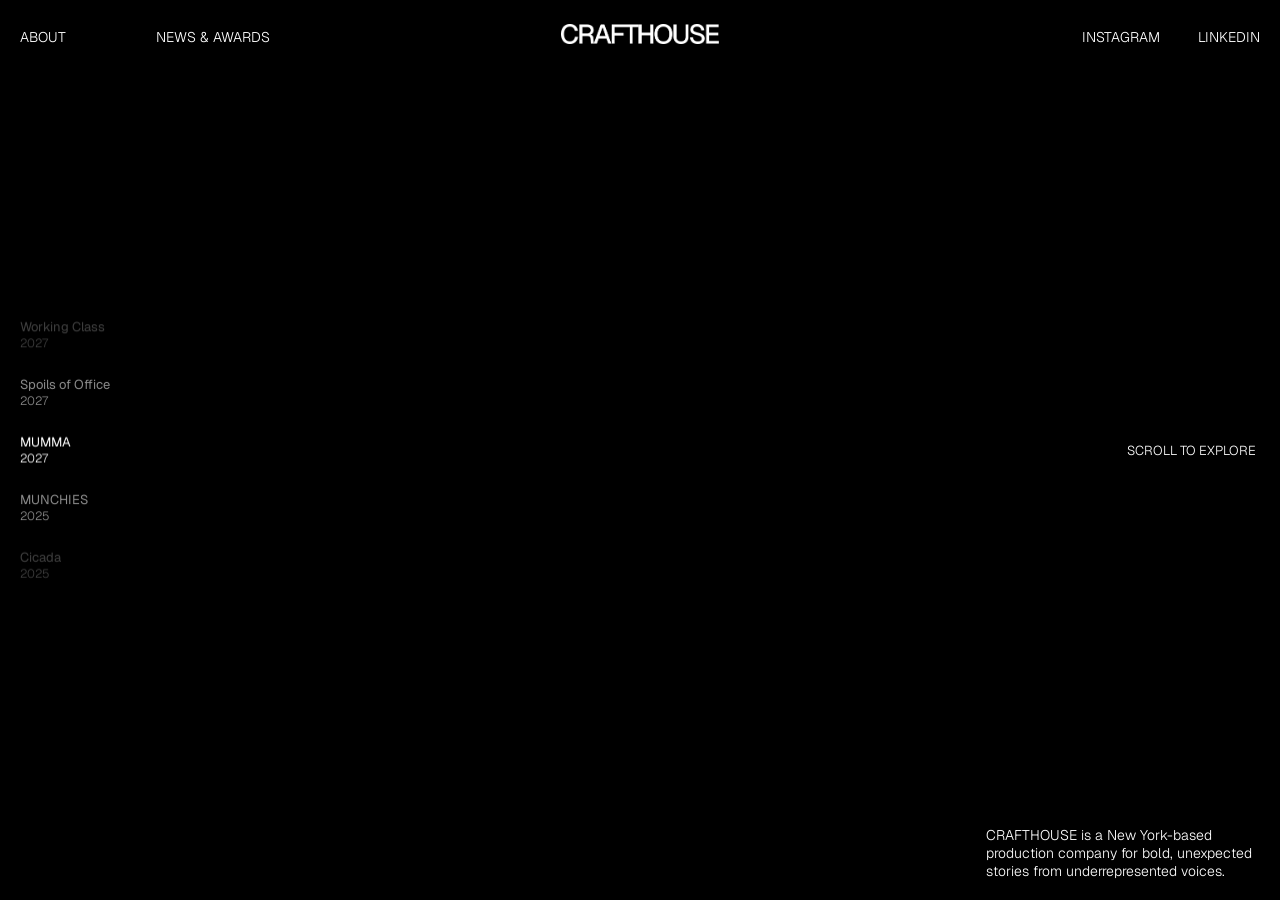
==== index.html @ f4ab5ff7 "Initial commit" ====
<!doctype html>
<html lang="en">
<head>
  <meta charset="utf-8">
  <meta name="viewport" content="width=device-width, initial-scale=1">
  <title>CRAFTHOUSE</title>
  <meta name="description" content="CRAFTHOUSE is a New York-based production company for bold, unexpected stories from underrepresented voices.">
  <link rel="icon" type="image/x-icon" href="media/favicon.png">
  <link rel="preconnect" href="https://fonts.googleapis.com">
  <link rel="preconnect" href="https://fonts.gstatic.com" crossorigin>
   <link href="https://fonts.googleapis.com/css2?family=Geist:ital,wght@0,100..900;1,100..900&display=swap" rel="stylesheet">
  <link rel="stylesheet" href="styles.css">
</head>
<body>

  <div class="stage" aria-hidden="false">

    <a class="bg" href="projects/mumma.html" tabindex="-1" aria-label="MUMMA">
     <video src="media/mumma-trailer.mp4" 
poster="media/mumma.png" muted loop playsinline preload="metadata"></video>
    </a>

     <a class="bg" href="projects/munchies.html" tabindex="-1" aria-label="MUNCHIES">
      <video src="media/munchies-trailer.mp4" style="transform: scale(1.2);" poster="media/munchies.png" muted loop playsinline preload="metadata"></video>
    </a>

    <a class="bg" href="projects/cicada.html" tabindex="-1" aria-label="Cicada">
      <video src="media/cicada-trailer.mp4" poster="media/cicada.png" muted loop playsinline preload="metadata"></video>
    </a>

    <a class="bg" href="projects/bossanova.html" tabindex="-1" aria-label="Bossanova">
       <video src="media/bossanova-trailer.mp4" style="transform: scale(1.2);" poster="media/bossanova.png" muted loop playsinline preload="metadata"></video>
    </a>

    <a class="bg" href="projects/working-class.html" tabindex="-1" aria-label="Working class">
      <img src="media/workingclass.png" alt="">
    </a>

    <a class="bg bg--placeholder" href="projects/spoils-of-office.html" tabindex="-1" aria-label="Spoils of Office"></a>

    <div class="scrim"></div>
  </div>

  <header class="header">
    <nav class="nav nav--left" aria-label="Primary">
      <a href="about.html">About</a>
      <a href="news.html">News &amp; Awards</a>
    </nav>

    <a href="index.html" class="logo-link">
            <img src="logo.png" style="height: 28px; padding: 4px;" alt="Crafthouse">
        </a>

    <nav class="nav nav--right" aria-label="Social">
      <a href="https://www.instagram.com/crafthousepictures" target="_blank" rel="noopener">Instagram</a>
      <a href="https://www.linkedin.com/company/crafthousepictures" target="_blank" rel="noopener">LinkedIn</a>
    </nav>
  </header>

  <main>
    <ul class="projects" aria-label="Projects">
        <li class="project"><a href="projects/mumma.html"><span class="project__title">MUMMA</span><span class="project__year">2027</span></a></li>
      <li class="project"><a href="projects/munchies.html"><span class="project__title">MUNCHIES</span><span class="project__year">2025</span></a></li>
            <li class="project"><a href="projects/cicada.html"><span class="project__title">Cicada</span><span class="project__year">2025</span></a></li>
      <li class="project"><a href="projects/bossanova.html"><span class="project__title">Bossanova</span><span class="project__year">2027</span></a></li>
      <li class="project"><a href="projects/working-class.html"><span class="project__title">Working Class</span><span class="project__year">2027</span></a></li>
      <li class="project"><a href="projects/spoils-of-office.html"><span class="project__title">Spoils of Office</span><span class="project__year">2027</span></a></li>
    </ul>

    <p class="scroll-hint">Scroll to explore</p>

    <p class="tagline">CRAFTHOUSE is a New York-based production company for bold, unexpected stories from underrepresented voices.</p>
  </main>

  <script src="script.js"></script>
</body>
</html>
---- styles.css ----
/* ---------- Tokens ---------- */
:root {
  --ink: #fff;
  --pad: 20px;
  --pitch: 3.6rem;                       /* vertical distance between list items */
  --ease: cubic-bezier(0.65, 0, 0.35, 1);
  --ease-out: cubic-bezier(0.22, 1, 0.36, 1);
  --dur: .5s;                             /* background crossfade */
  --dur-list: 0.5s;                      /* list movement */
  --font: "Geist", sans-serif;
  
}

*, *::before, *::after { box-sizing: border-box; }

html, body {
  margin: 0;
  height: 100%;
  background: #000;
  color: var(--ink);
  font-family: var(--font);
  font-weight: 300;
  -webkit-font-smoothing: antialiased;
  overflow: hidden;                      /* scroll is hijacked by script.js */
  overscroll-behavior: none;
}

a { color: inherit; text-decoration: none; }

/* ---------- Background stage ---------- */
.stage {
  position: fixed;
  inset: 0;
  background: #000;
}

.bg {
  position: absolute;
  inset: 0;
  opacity: 0;
  pointer-events: none;
  transition: opacity var(--dur) var(--ease);
  cursor: pointer;
}

.bg--placeholder {
  background: linear-gradient(135deg, #35302c, #111 62%, #514638);
}

.bg img,
.bg video {
  width: 100%;
  height: 100%;
  object-fit: cover;
  display: block;
  transform: scale(1.06);
  transition: transform calc(var(--dur) * 3) var(--ease-out);
}

.bg.is-active {
  opacity: 1;
  pointer-events: auto;
  z-index: 1;
}

.bg.is-active img,
.bg.is-active video {
  transform: scale(1);                   /* slow settle on entry */
}

/* Darkens the image so type stays legible, heavier on the left + bottom */
.scrim {
  position: absolute;
  inset: 0;
  z-index: 2;
  pointer-events: none;
  background:
    linear-gradient(90deg, rgba(0,0,0,.55) 0%, rgba(0,0,0,.15) 40%, rgba(0,0,0,0) 65%),
    linear-gradient(180deg, rgba(0,0,0,.45) 0%, rgba(0,0,0,0) 22%, rgba(0,0,0,0) 65%, rgba(0,0,0,.55) 100%),
    rgba(0,0,0,.18);
}

/* ---------- Header ---------- */
.header {
  position: fixed;
  inset: 0 0 auto 0;
  z-index: 10;
  display: grid;
  grid-template-columns: 1fr auto 1fr;
  align-items: center;
  padding: var(--pad);
  pointer-events: none;
}

.header a { pointer-events: auto; }

.nav {
  display: flex;
  gap: clamp(32px, 7vw, 100px);
  font-size: 14px;
  font-weight: 300;
  text-transform: uppercase;
}

.nav a:hover {

  transition: opacity 0.3s var(--ease);
  opacity: 0.8;
}

  

.nav--right { justify-content: flex-end; gap: clamp(24px, 3vw, 56px); }

.nav a {
  position: relative;
  opacity: 1;
  transition: opacity 0.3s var(--ease);
}


/* ---------- Project list ---------- */
.projects {
  position: fixed;
  z-index: 10;
  left: var(--pad);
  top: 50%;
  width: min(30rem, 44vw);
  height: 0;
  margin: 0;
  padding: 0;
  list-style: none;
}

.project {
  position: absolute;
  left: 0;
  top: 0;
  width: 100%;
  font-size: 13px;
  opacity: 0;
  pointer-events: none;
  /* --o = signed distance from the active item, set by script.js */
  transform: translateY(calc(-50% + var(--o, 0) * var(--pitch)));
  transition:
    transform var(--dur-list) var(--ease),
    opacity var(--dur-list) var(--ease);
  will-change: transform, opacity;
}

.project a {
  display: block;
  width: max-content;
  max-width: 100%;
}

.project__title { font-weight: 400; }
.project__genre { font-weight: 300; }
.project__year  { display: block; font-weight: 300; font-size: 12px; }

/* Fade by distance from the active row */
.project[data-d="0"]  { opacity: 1;    pointer-events: auto; }
.project[data-d="1"]  { opacity: 0.55; pointer-events: auto; }
.project[data-d="2"]  { opacity: 0.25; pointer-events: auto; }
.project[data-d="3"]  { opacity: 0; }

.project a { transition: opacity .3s var(--ease); }
.projects:hover .project:not([data-d="0"]) a { opacity: .8; }
.projects .project:not([data-d="0"]) a:hover { opacity: 1; }

.project.is-wrapping { transition: none; opacity: 0; }

/* ---------- Tagline ---------- */
.tagline {
  position: fixed;
  z-index: 10;
  right: var(--pad);
  bottom: var(--pad);
  max-width: 274px;
  margin: 0;
  font-size: 14px;
  font-weight: 300;
}

.scroll-hint {
  position: fixed;
  z-index: 10;
  right: 24px;
  top: 50%;
  transform: translateY(-50%);
  margin: 0;
  font-size: 13px;  /* same size as the project list */
  font-weight: 300;
  text-transform: uppercase;
  
}

/* ---------- Page-load intro ---------- */
.header, .projects, .tagline {
  animation: rise 1.2s var(--ease-out) both;
}
.projects { animation-delay: .15s; }
.tagline  { animation-delay: .3s; }

@keyframes rise {
  from { opacity: 0; transform: translateY(8px); }
  to   { opacity: 1; transform: none; }
}


/* ---------- Mobile ---------- */
@media (max-width: 720px) {
  .header { grid-template-columns: 1fr 1fr; row-gap: 20px; }
  .logo { grid-column: 1 / -1; grid-row: 1; justify-self: center; }
  .nav--left  { grid-row: 2; }
  .nav--right { grid-row: 2; }
  .nav { gap: 20px; }

  .projects { top: auto; bottom: calc(var(--pad) + 5.5rem); width: 70vw; }
  .tagline {
    left: var(--pad);
    right: var(--pad);
    max-width: none;
    font-size: .85rem;
  }
}

/* ---------- Reduced motion ---------- */
@media (prefers-reduced-motion: reduce) {
  :root { --dur: .01s; --dur-list: .01s; }
  .bg img, .bg video { transform: none !important; transition: none; }
  .header, .projects, .tagline { animation: none; }
}
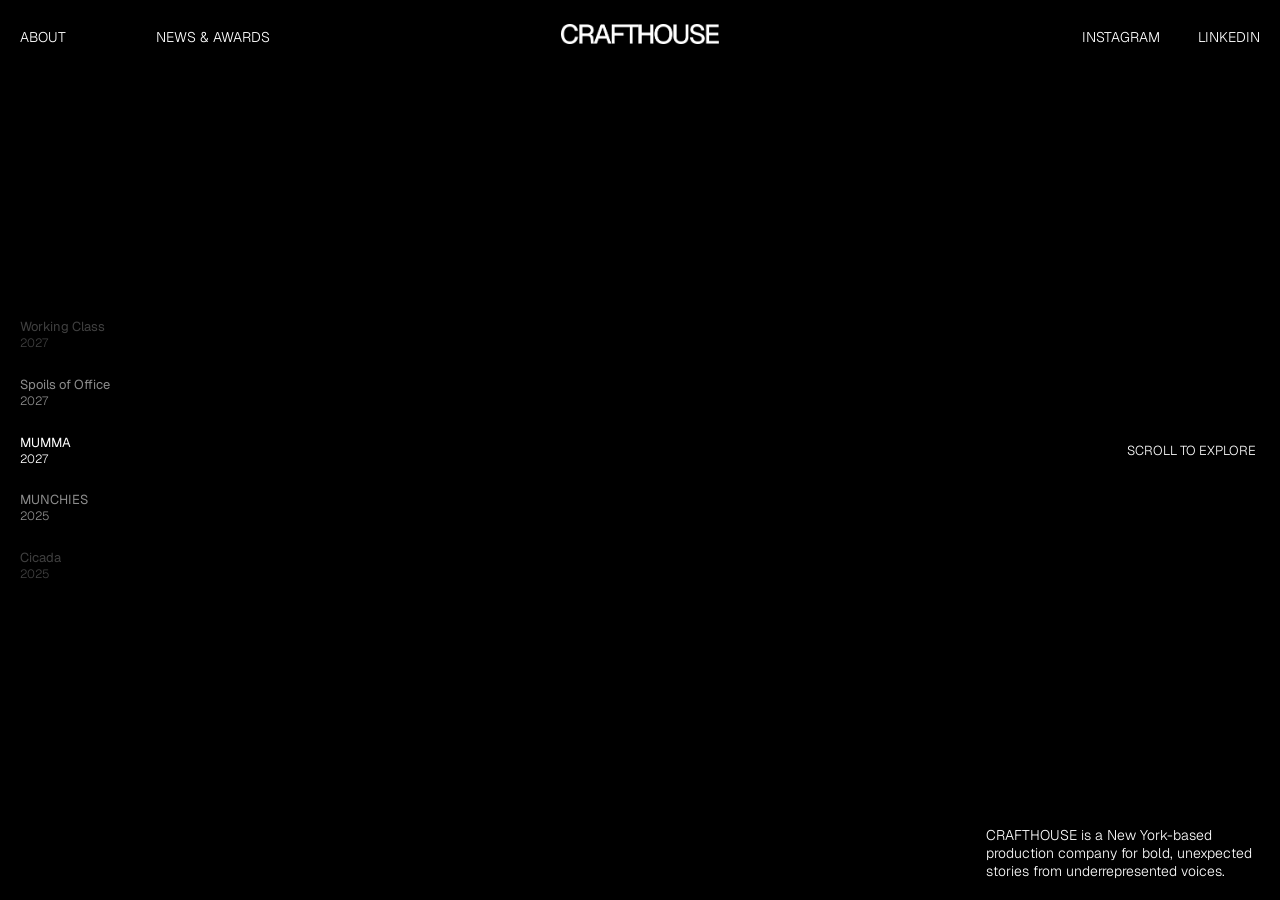
==== commit 19452eff: "working class project page" ====
--- a/index.html
+++ b/index.html
@@ -21,7 +21,7 @@
     </a>
 
      <a class="bg" href="projects/munchies.html" tabindex="-1" aria-label="MUNCHIES">
-      <video src="media/munchies-trailer.mp4" style="transform: scale(1.2);" poster="media/munchies.png" muted loop playsinline preload="metadata"></video>
+      <video src="media/munchies-trailer.mp4" poster="media/munchies.png" muted loop playsinline preload="metadata"></video>
     </a>
 
     <a class="bg" href="projects/cicada.html" tabindex="-1" aria-label="Cicada">
@@ -29,7 +29,7 @@
     </a>
 
     <a class="bg" href="projects/bossanova.html" tabindex="-1" aria-label="Bossanova">
-       <video src="media/bossanova-trailer.mp4" style="transform: scale(1.2);" poster="media/bossanova.png" muted loop playsinline preload="metadata"></video>
+       <video src="media/bossanova-trailer.mp4" poster="media/bossanova.png" muted loop playsinline preload="metadata"></video>
     </a>
 
     <a class="bg" href="projects/working-class.html" tabindex="-1" aria-label="Working class">
--- a/styles.css
+++ b/styles.css
@@ -63,9 +63,12 @@
   z-index: 1;
 }
 
-.bg.is-active img,
+.bg.is-active img {
+  transform: scale(1);                   /* slow settle on entry */
+}
+
 .bg.is-active video {
-  transform: scale(1);                   /* slow settle on entry */
+  transform: scale(1.06);
 }
 
 /* Darkens the image so type stays legible, heavier on the left + bottom */
@@ -228,6 +231,7 @@
 /* ---------- Reduced motion ---------- */
 @media (prefers-reduced-motion: reduce) {
   :root { --dur: .01s; --dur-list: .01s; }
-  .bg img, .bg video { transform: none !important; transition: none; }
+  .bg img { transform: none !important; transition: none; }
+  .bg video { transform: scale(1.06) !important; transition: none; }
   .header, .projects, .tagline { animation: none; }
 }
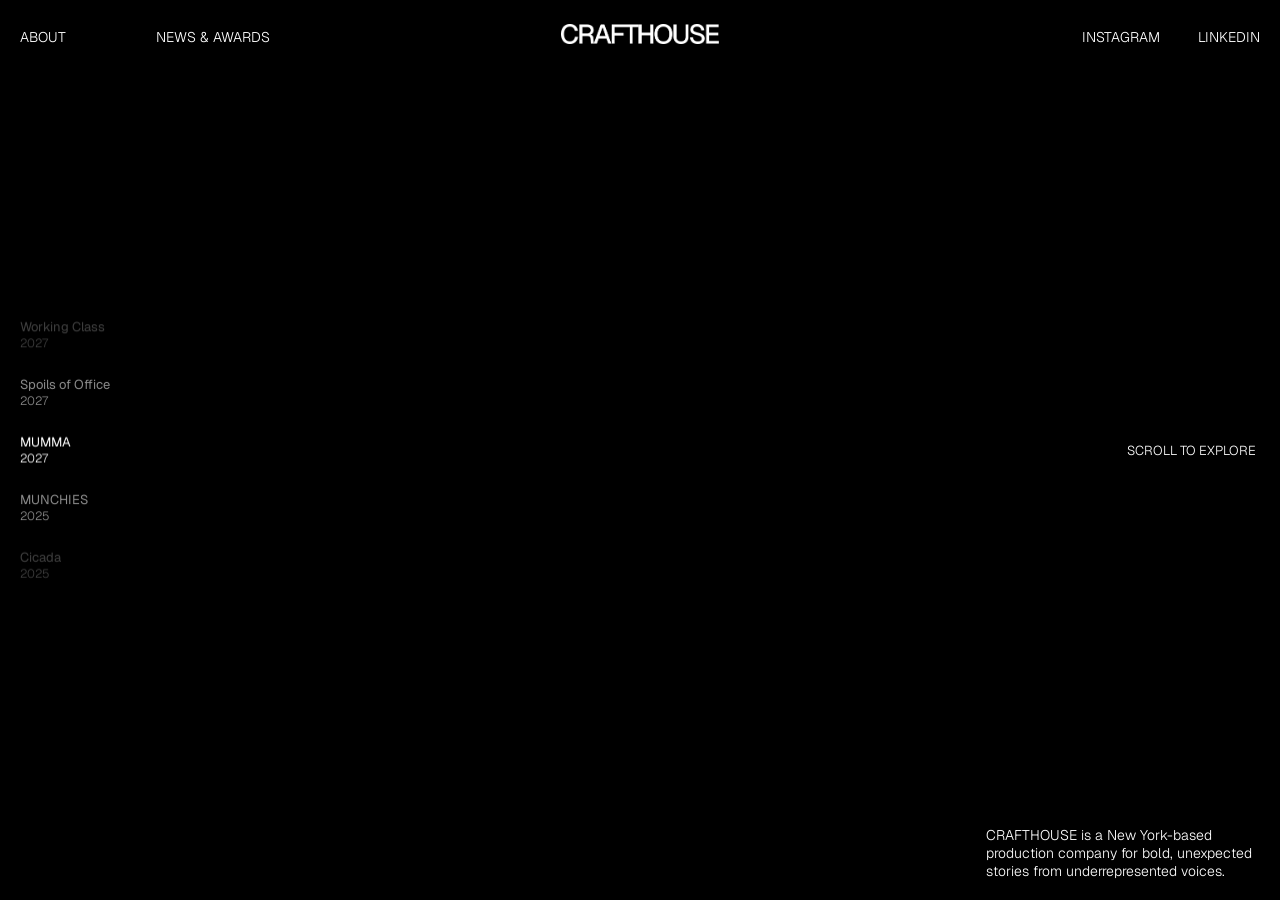
==== commit d5b126fd: "jae critiques, content updates" ====
--- a/index.html
+++ b/index.html
@@ -10,6 +10,7 @@
   <link rel="preconnect" href="https://fonts.gstatic.com" crossorigin>
    <link href="https://fonts.googleapis.com/css2?family=Geist:ital,wght@0,100..900;1,100..900&display=swap" rel="stylesheet">
   <link rel="stylesheet" href="styles.css">
+   <link rel="stylesheet" href="mobile-nav.css">
 </head>
 <body>
 
@@ -33,10 +34,12 @@
     </a>
 
     <a class="bg" href="projects/working-class.html" tabindex="-1" aria-label="Working class">
-      <img src="media/workingclass.png" alt="">
+      <video src="media/working-class trailer.mp4" poster="media/workingclass.png" muted loop playsinline preload="metadata" alt="Working Class"></video>
     </a>
 
-    <a class="bg bg--placeholder" href="projects/spoils-of-office.html" tabindex="-1" aria-label="Spoils of Office"></a>
+    <a class="bg" href="projects/spoils-of-office.html" tabindex="-1" aria-label="Spoils of Office">
+      <video src="media/spoils-of-office trailer.mp4" poster="media/spoils-of-office.png" muted loop playsinline preload="metadata" alt="Spoils of Office"></video>
+    </a>
 
     <div class="scrim"></div>
   </div>
@@ -53,7 +56,7 @@
 
     <nav class="nav nav--right" aria-label="Social">
       <a href="https://www.instagram.com/crafthousepictures" target="_blank" rel="noopener">Instagram</a>
-      <a href="https://www.linkedin.com/company/crafthousepictures" target="_blank" rel="noopener">LinkedIn</a>
+      <a href="https://www.linkedin.com/company/craft-house-pictures" target="_blank" rel="noopener">LinkedIn</a>
     </nav>
   </header>
 
@@ -73,5 +76,6 @@
   </main>
 
   <script src="script.js"></script>
+  <script src="mobile-nav.js"></script>
 </body>
 </html>
--- a/styles.css
+++ b/styles.css
@@ -1,6 +1,6 @@
 /* ---------- Tokens ---------- */
 :root {
-  --ink: #fff;
+  
   --pad: 20px;
   --pitch: 3.6rem;                       /* vertical distance between list items */
   --ease: cubic-bezier(0.65, 0, 0.35, 1);
@@ -17,7 +17,7 @@
   margin: 0;
   height: 100%;
   background: #000;
-  color: var(--ink);
+  color: #111;
   font-family: var(--font);
   font-weight: 300;
   -webkit-font-smoothing: antialiased;
@@ -103,6 +103,7 @@
   font-size: 14px;
   font-weight: 300;
   text-transform: uppercase;
+  color: #fff;
 }
 
 .nav a:hover {
@@ -119,6 +120,7 @@
   position: relative;
   opacity: 1;
   transition: opacity 0.3s var(--ease);
+  color: #fff;
 }
 
 
@@ -133,6 +135,7 @@
   margin: 0;
   padding: 0;
   list-style: none;
+  color: #fff;
 }
 
 .project {
@@ -183,6 +186,7 @@
   margin: 0;
   font-size: 14px;
   font-weight: 300;
+  color: #fff;
 }
 
 .scroll-hint {
@@ -195,7 +199,7 @@
   font-size: 13px;  /* same size as the project list */
   font-weight: 300;
   text-transform: uppercase;
-  
+  color: #fff;
 }
 
 /* ---------- Page-load intro ---------- */
@@ -214,17 +218,25 @@
 /* ---------- Mobile ---------- */
 @media (max-width: 720px) {
   .header { grid-template-columns: 1fr 1fr; row-gap: 20px; }
-  .logo { grid-column: 1 / -1; grid-row: 1; justify-self: center; }
+  .logo { grid-column: 1/-1; grid-row: 1; justify-self: center; }
   .nav--left  { grid-row: 2; }
   .nav--right { grid-row: 2; }
-  .nav { gap: 20px; }
-
-  .projects { top: auto; bottom: calc(var(--pad) + 5.5rem); width: 70vw; }
+  .nav { 
+    gap: 20px;
+    font-size: 12px; 
+   }
+
+  .projects { 
+    position: fixed;
+    top: 50%; 
+    bottom: calc(var(--pad) + 5.5rem); 
+    width: 70vw; }
   .tagline {
     left: var(--pad);
     right: var(--pad);
     max-width: none;
     font-size: .85rem;
+    text-align: center;
   }
 }
 
@@ -235,3 +247,4 @@
   .bg video { transform: scale(1.06) !important; transition: none; }
   .header, .projects, .tagline { animation: none; }
 }
+
--- a/mobile-nav.css
+++ b/mobile-nav.css
@@ -0,0 +1,101 @@
+.mobile-menu-toggle,
+.mobile-menu-backdrop,
+.mobile-menu {
+  display: none;
+}
+
+@media (max-width: 768px) {
+  .header {
+    grid-template-columns: 1fr auto 1fr;
+    min-height: 68px;
+  }
+
+  .header .nav--left,
+  .header .nav--right {
+    display: none;
+  }
+
+
+  .header .logo-link {
+    grid-column: 2;
+    grid-row: 1;
+    justify-self: center;
+  }
+
+  .mobile-menu-toggle {
+    position: absolute;
+    top: 12px;
+    left: 16px;
+    z-index: 22;
+    display: grid;
+    width: 44px;
+    height: 44px;
+    align-content: center;
+    justify-items: center;
+    gap: 6px;
+    padding: 0;
+    border: 0;
+    background: transparent;
+    color: inherit;
+    cursor: pointer;
+    pointer-events: auto;
+  }
+
+  .mobile-menu-toggle span {
+    width: 24px;
+    height: 1px;
+    border-radius: 2px;
+    background: currentColor;
+    transition: transform 0.2s ease;
+  }
+
+  .mobile-menu-toggle[aria-expanded="true"] span:first-child {
+    transform: translateY(4px) rotate(45deg);
+  }
+
+  .mobile-menu-toggle[aria-expanded="true"] span:last-child {
+    transform: translateY(-4px) rotate(-45deg);
+  }
+
+  .mobile-menu-backdrop:not([hidden]) {
+    position: fixed;
+    inset: 0;
+    z-index: 20;
+    display: block;
+    width: 100%;
+    height: 100%;
+    padding: 0;
+    border: 0;
+    background: rgba(0, 0, 0, 0.55);
+    cursor: pointer;
+    pointer-events: auto;
+  }
+
+  .mobile-menu:not([hidden]) {
+    position: fixed;
+    inset: 0 auto 0 0;
+    z-index: 21;
+    display: flex;
+    width: min(82vw, 320px);
+    height: 100vh;
+    flex-direction: column;
+    gap: 28px;
+    padding: 96px 32px 32px;
+    background: #fbf5ef;
+    color: #111;
+    box-shadow: 8px 0 32px rgba(0, 0, 0, 0.16);
+    font-size: 14px;
+    font-weight: 400;
+    letter-spacing: 0.04em;
+    text-transform: uppercase;
+    pointer-events: auto;
+  }
+
+  .mobile-menu a {
+    width: fit-content;
+  }
+
+  .mobile-menu a:hover {
+    opacity: 0.6;
+  }
+}
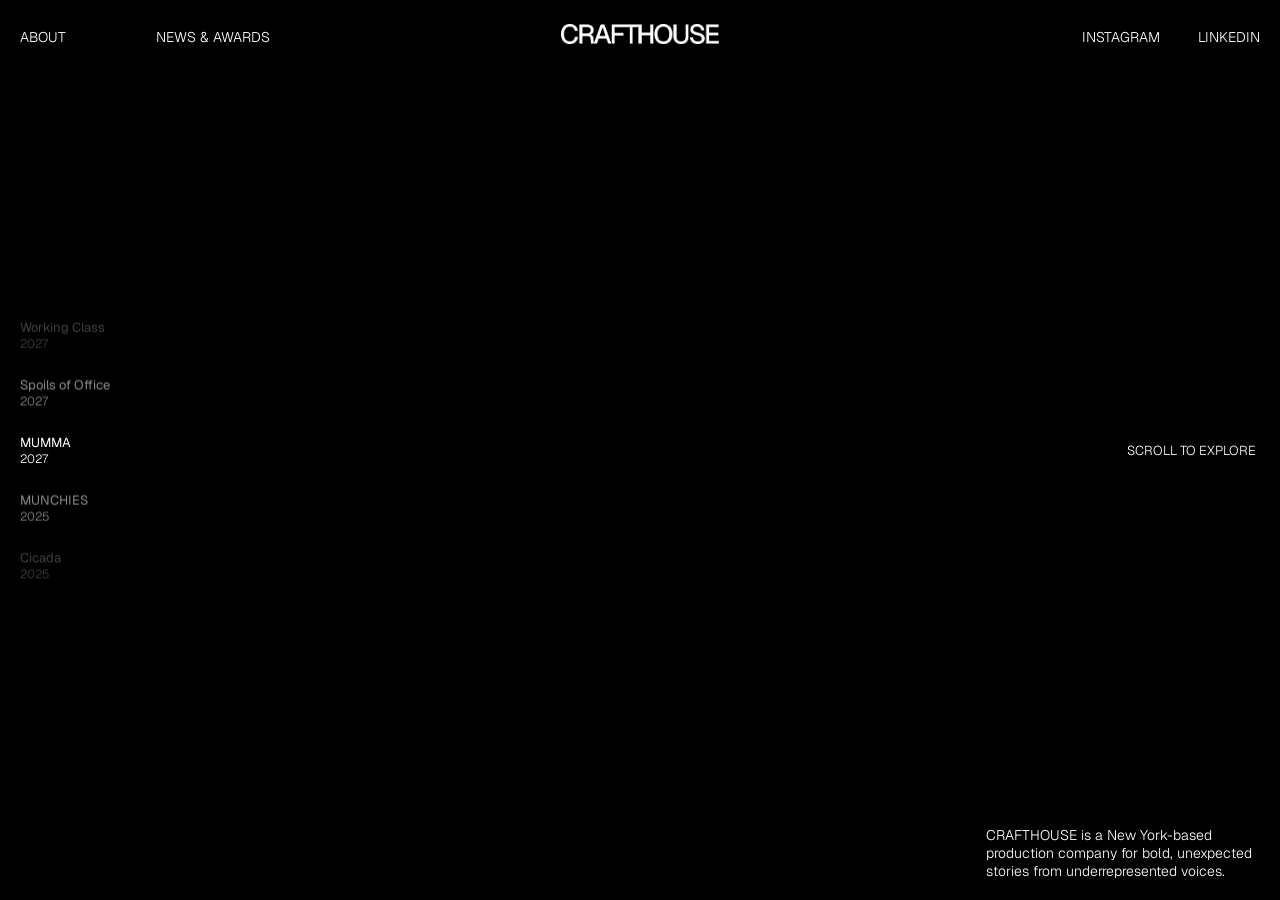
==== commit da7043c8: "QA fixes" ====
--- a/index.html
+++ b/index.html
@@ -17,8 +17,7 @@
   <div class="stage" aria-hidden="false">
 
     <a class="bg" href="projects/mumma.html" tabindex="-1" aria-label="MUMMA">
-     <video src="media/mumma-trailer.mp4" 
-poster="media/mumma.png" muted loop playsinline preload="metadata"></video>
+     <video src="media/mumma-trailer.mp4" poster="media/mumma.png" autoplay muted loop playsinline preload="metadata"></video>
     </a>
 
      <a class="bg" href="projects/munchies.html" tabindex="-1" aria-label="MUNCHIES">
--- a/styles.css
+++ b/styles.css
@@ -17,7 +17,7 @@
   margin: 0;
   height: 100%;
   background: #000;
-  color: #111;
+  color: #777;
   font-family: var(--font);
   font-weight: 300;
   -webkit-font-smoothing: antialiased;
